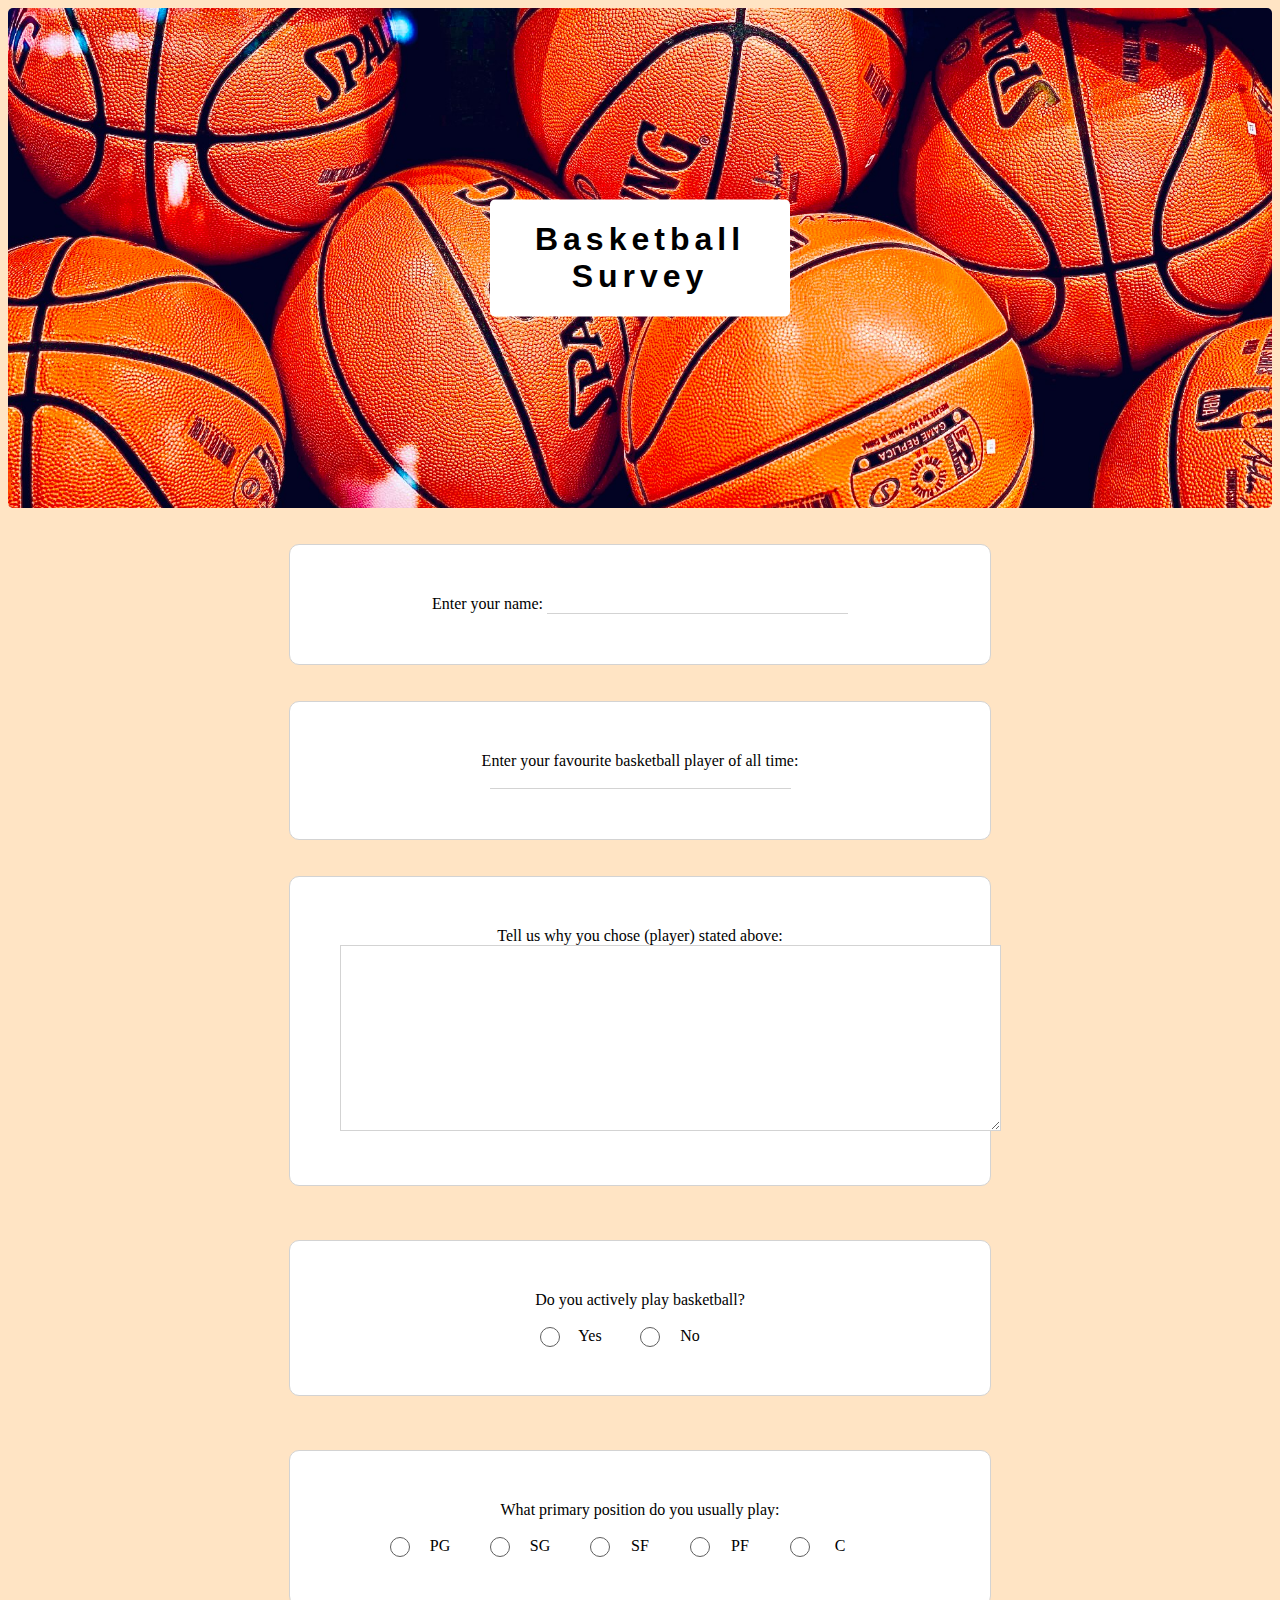
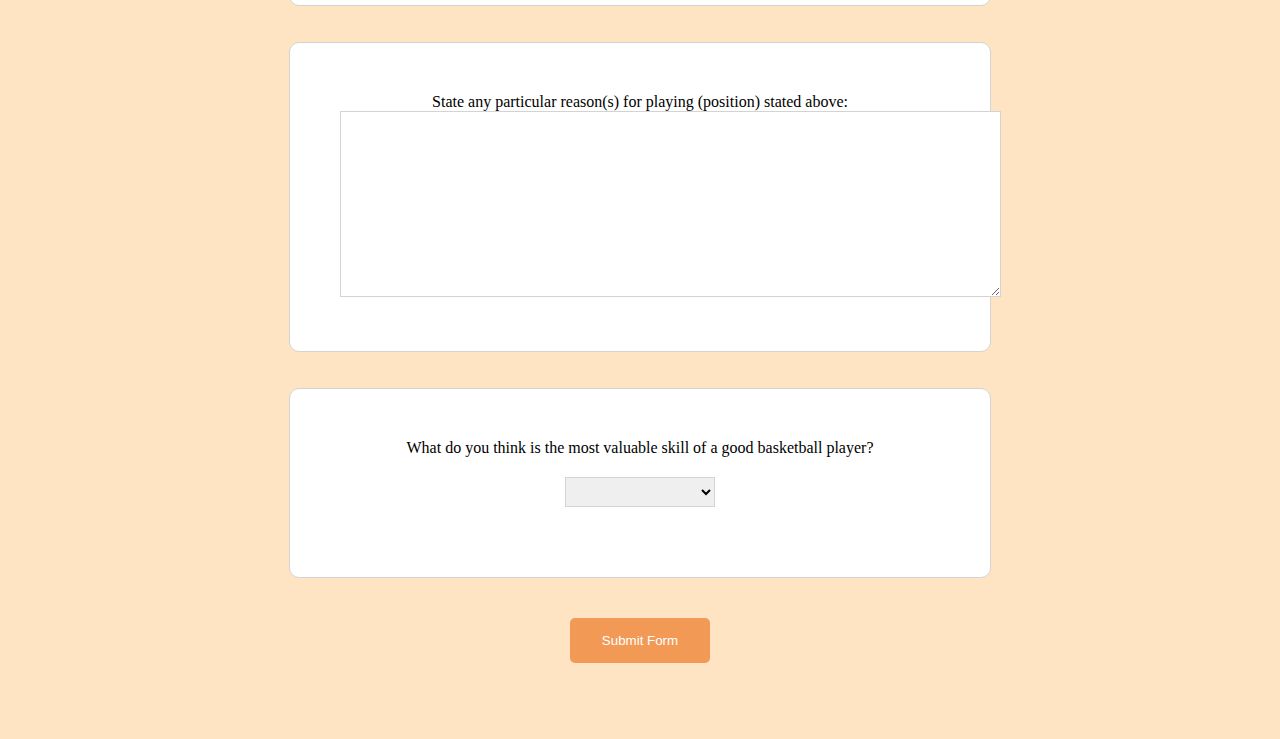
==== index.html @ 35b42a83 "moved out of folder" ====
<!DOCTYPE html>
<html>
<head>
    <meta charset="utf-8">
    <meta name="description" content="A simple basketball survey">
    <meta name="author" content="JunChao">
    <meta name="viewport" content="width=device-width, initial-scale=1.0">
    <script src="Jquery.js"></script>
    <script src="events.js"></script>
    <link rel="stylesheet" href="main.css">
    <title>Basketball Survery</title>
    <!--Parallax experience -->
    
    
  
</head>
<body style="background-color: bisque; height: 100vh;">
    <div class="parallax1";>
        <div class="caption1">
            <div class="inside-caption1">
                <h1>Basketball<br>Survey</h1>
            </div>
        </div>
    </div>
    <br>
    <form id="myForm" action="After.html">
        <div align="center">
            <br>
            <div class="container" id="name-container">
                Enter your name:
                <input type="text" id="name" size=35 maxlength=100, value="" class="textanswer">
                <div id="wrong1" class="wrong" style="top: 10px; left: 28px;">This is a required question</div>  
            </div>
            <br>
            <br>
            <div class="container" id="player-container">
                Enter your favourite basketball player of all time:
                <input type="text" id="player" size=35 maxlength=100, value="" class="textanswer">
                <div id="wrong2" class="wrong" style="top: 10px; left: 130px;">This is a required question</div>  
                
            </div>
            <br><br>
            <div class="container" id="why-container">
                Tell us why you chose (player) stated above:
                <br>
                <textarea id="comments" cols=80 rows=12 class="commenting"></textarea>  
                <div id="wrong3" class="wrong" style="left: 13px; top: 10px;">This is a required question</div>  
            </div>
            <br><br><br>
            <div class="container" id="radio1-container">
                Do you actively play basketball?
                <br><br>
                <div style="display: flex; align-items: center; justify-content: center">
                    <!--label tag so that when click on word Yes will also toggle button check-->
                    <label onClick="check('radio1.1')" class="radiocontainer" id="radio1">Yes
                        <input onClick="checkboxClicked()" type="radio" name="exe" id="radio1.1" value=1>
                        <span class="checkmark"></span>
                    </label>
                    <label onClick="check('radio1.2')" class="radiocontainer" id="radio1">No
                        <input onClick="checkboxClicked()" type="radio" name="exe" id="radio1.2" value=2>
                        <span class="checkmark"></span>
                    </label>
                </div>
                <div id="wrong4" class="wrong">This is a required question</div>  
            </div>    
            
                <br><br><br>
                <div class="container" id="radio2-container">  
                    What primary position do you usually play:
                    <br><br>
                    <div style="display: flex; align-items: center; justify-content: center">
                        <br>
                        <label onClick="check('radio2.1')" class="radiocontainer" id="radio2">
                            <input onClick="checkboxClicked()" type="radio" name="exe1" id="radio2.1" value=1>PG
                            <span class="checkmark"></span>
                        </label>
                        <label onClick="check('radio2.2')" class="radiocontainer" id="radio2">
                            <input onClick="checkboxClicked()" type="radio" name="exe1" id="radio2.2" value=2>SG
                            <span class="checkmark"></span>
                        </label>
                        <label onClick="check('radio2.3')" class="radiocontainer" id="radio2">
                            <input onClick="checkboxClicked()" type="radio" name="exe1" id="radio2.3" value=3>SF
                            <span class="checkmark"></span>
                        </label>
                        <label onClick="check('radio2.4')"class="radiocontainer" id="radio2">
                            <input onClick="checkboxClicked()" type="radio" name="exe1" id="radio2.4" value=4>PF
                            <span class="checkmark"></span>
                        </label>
                        <label onClick="check('radio2.5')"class="radiocontainer" id="radio2">
                            <input onClick="checkboxClicked()" type="radio" name="exe1" id="radio2.5" value=5>C
                            <span class="checkmark"></span>
                        </label>
                    </div>
                    <div id="wrong5" class="wrong">This is a required question</div>  
            </div>
            <br><br>
            <div class="container" id="reason-container">
                State any particular reason(s) for playing (position) stated above: 
                <br>
                <textarea id="answer" cols=80 rows=12 class="commenting"></textarea>
                <div id="wrong6" class="wrong" style="left: 13px; top: 10px;"">This is a required question</div>  
            </div>   
            <br><br>
            <div class="container" id="skill-container">
                What do you think is the most valuable skill of a good basketball player?
                
                <select name="PrefSkill" id="skills" class="selectoption" style="font-family: 'Times New Roman', Times, serif;">
                    <!--Remember put fale for empty select value-->
                    <option value=0 id="option0"></option>
                    <option value=1> Passing</option>
                    <option value=2> Dribbling</option>
                    <option value=3> Shooting</option>
                    <option value=4> Blocking</option>
                    <option value=5> Stealing</option>
                    <option value=6> Rebounding</option>
                    <option value=7> Layups/Dunks</option>
                </select>
                <div id="wrong7" class="wrong">This is a required question</div>  
            </div>   
            <br><br>
            <!-- <button type="submit" value="Submit" name="sub" id="sub" class="buttonstyle">Submit Form</button> -->
        </div>
    </form>
    <div align="center">
        <button name="sub" id="sub" class="buttonstyle">Submit Form</button>
    </div>
    <br><br><br><br>
</body>
</html>
---- main.css ----
.parallax1 {
    
    position: relative;
    /* Top Margin, right margin, bottom margin, left margin */
    margin: 0;

    /* Set a specific height */
    min-height: 500px; 
    border-radius: 5px;
    
    /* The image used */
    background-image: url("IMG_7966.jpg"); 
    /* Create the parallax scrolling effect */
    background-attachment: fixed;   
    background-position: center;
    background-repeat: no-repeat;
    background-size: cover;
    }
.caption1 {
        display: inline-flex;
        /* Pefectly align in the middle */
        position: absolute;
        top: 50%;
        left: 50%;
        transform: translate(-50%, -50%);
        background-color: white;
        border-radius: 5px;
        width: 300px;
        text-align: center;
        color: #000;}

    .inside-caption1{
            text-align: center;
            margin: auto;
            font-family: 'Roboto', sans-serif;
            letter-spacing: 5px;}
    .inside-caption1 a{
            text-decoration: none;
    }


.wrong{
    padding: 0;
    position: relative; 
    color: red;
    font-size: 13px;
    max-width: 300px;
    display: none;
    
}
.wrong::before{
    left: 55px;
    top: -2px;
    position: absolute;
    content: "!";
    border-radius: 50%;
    border: 2px solid red;
    width: 15px;
    height: 15px;
    line-height: 15px;
    text-align: center;
    color: red;
    font-weight: bold;
}



.container{
    background-color: white;
    padding: 50px;
    width: 600px;
    border-style:solid;
    border-color:lightgray;
    border-radius:10px;
    border-width:thin;
    
}



.buttonstyle{
    background-color: #F19955;
    border: none;
    color: white;
    padding: 15px 32px;
    text-align: center;
    display: inline-block;
    margin: 4px 2px;
    cursor: pointer;
    border-radius: 5px;
}

.textanswer{
    outline:0;
    border-width: 0 0 1px;
    border-color: lightgray;
    font-family:Arial, Helvetica, sans-serif;
}
.textanswer:focus{
    border-color: #F19955;
}

.selectoption{
    outline:0;
    border-width: 1px;
    border-color: lightgray;
    font-family:Arial, Helvetica, sans-serif;
    width: 150px;
    height: 30px;
    margin: 20px;
    padding: auto;
}
.selectoption:focus{
    border-color: #F19955;
}

.commenting{
    outline: 1px;
    border-color: lightgray;
    font-family:Arial, Helvetica, sans-serif;
}
.commenting:focus{
    border-color: #F19955;
    border-width: 2px;
    transition: border-width 0.1s ease;
}

.radiocontainer {
    display: block;
    position: relative;
    width: 100px;
    cursor: pointer;
    font-size: 16px;
    -webkit-user-select: none;
    -moz-user-select: none;
    -ms-user-select: none;
    user-select: none;
    }

/* Hide the browser's default radio button */
.radiocontainer input {
    position: absolute;
    opacity: 0;
    cursor: pointer;
    }   
/* Create a custom radio button */
.checkmark {
    position: absolute;
    top: 0;
    left: 0;
    height: 18px;
    width: 18px;
    border-style: solid;
    border-width: thin;
    border-color: rgb(95, 95, 95);
    background-color: rgb(255, 255, 255);
    border-radius: 50%;
    }
/* When the radio button is checked, add a blue background */
.radiocontainer input:checked ~ .checkmark {
    background-color: #f8964c;
    }

/* Create the indicator (the dot/circle - hidden when not checked) */
.checkmark:after {
    content: "";
    position: absolute;
    display: none; 
    }

/* Show the indicator (dot/circle) when checked */
.radiocontainer input:checked ~ .checkmark:after {
    display: block;
    }

/* Style the indicator (dot/circle) */
.radiocontainer .checkmark:after {
    left: 4px;
    top: 3px;
    width: 10px;
    height: 10px;
    border-radius: 50%;
    background: #ffecde;
}
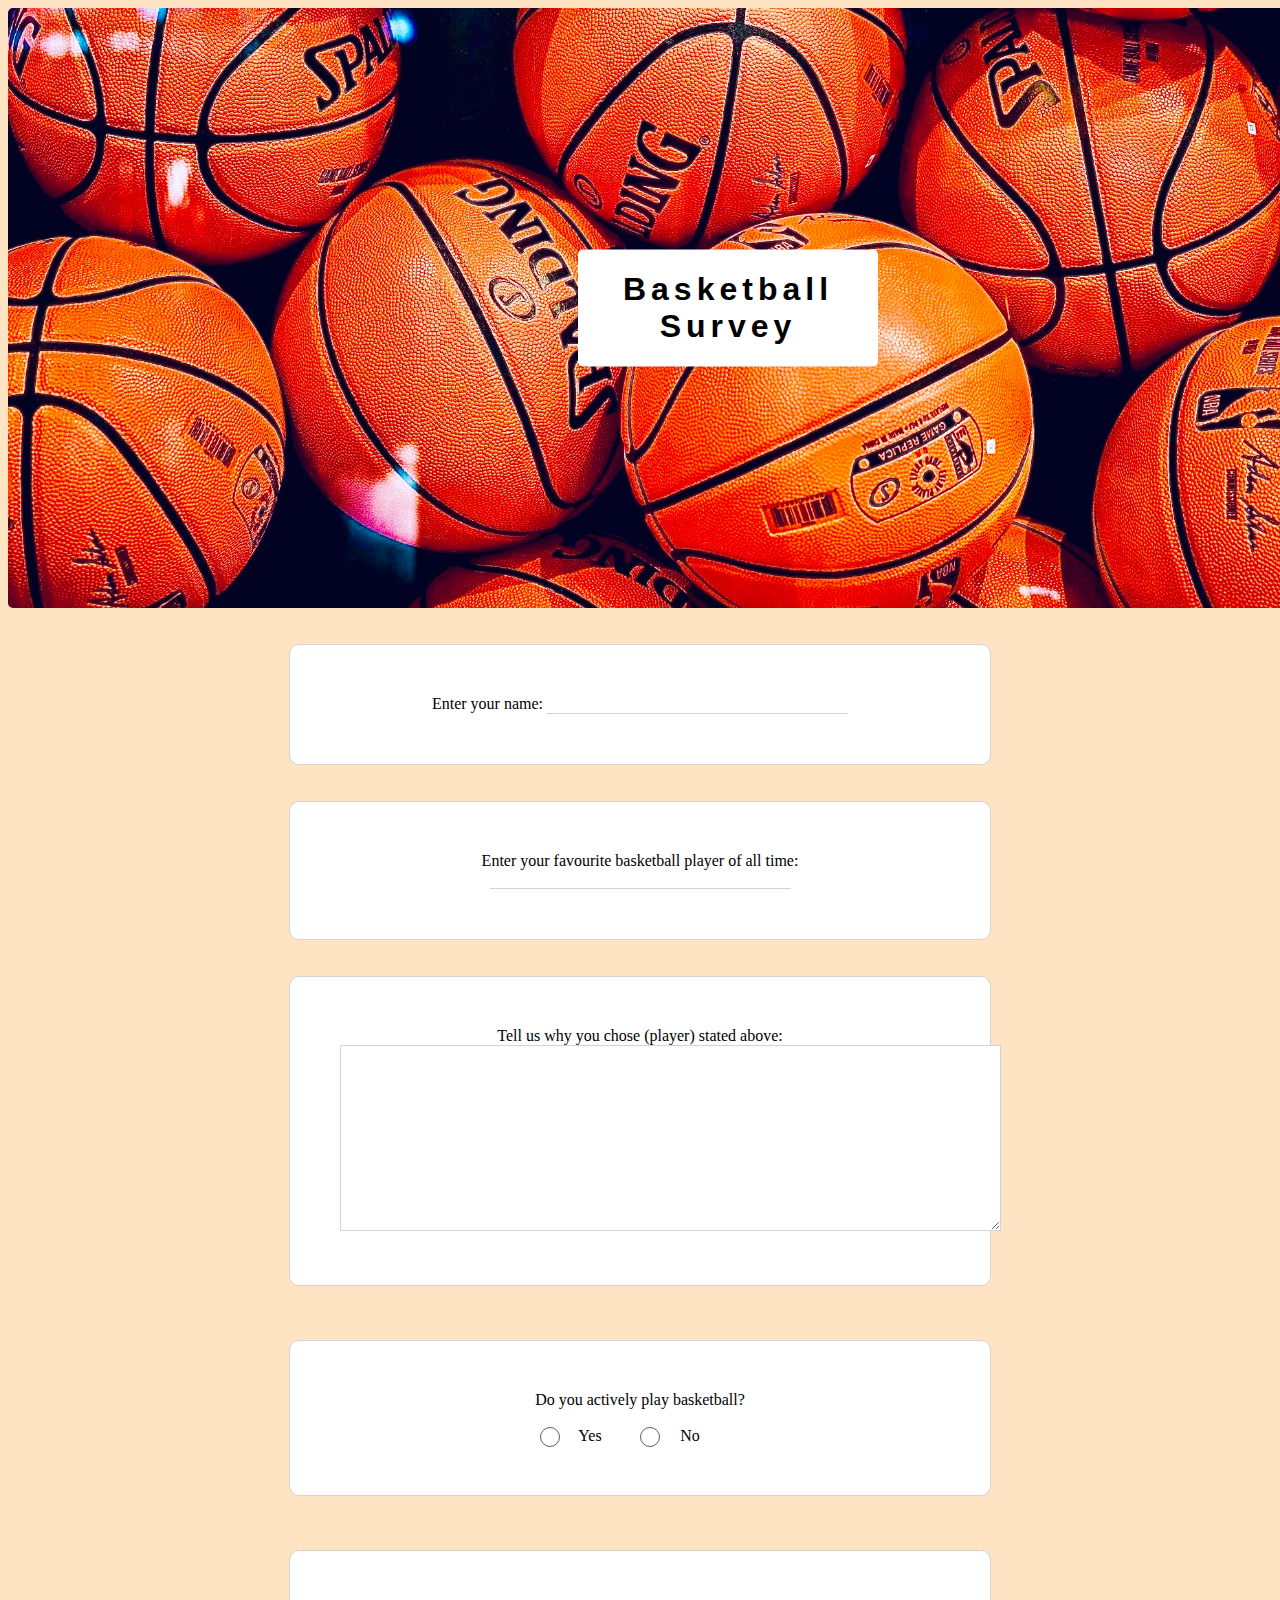
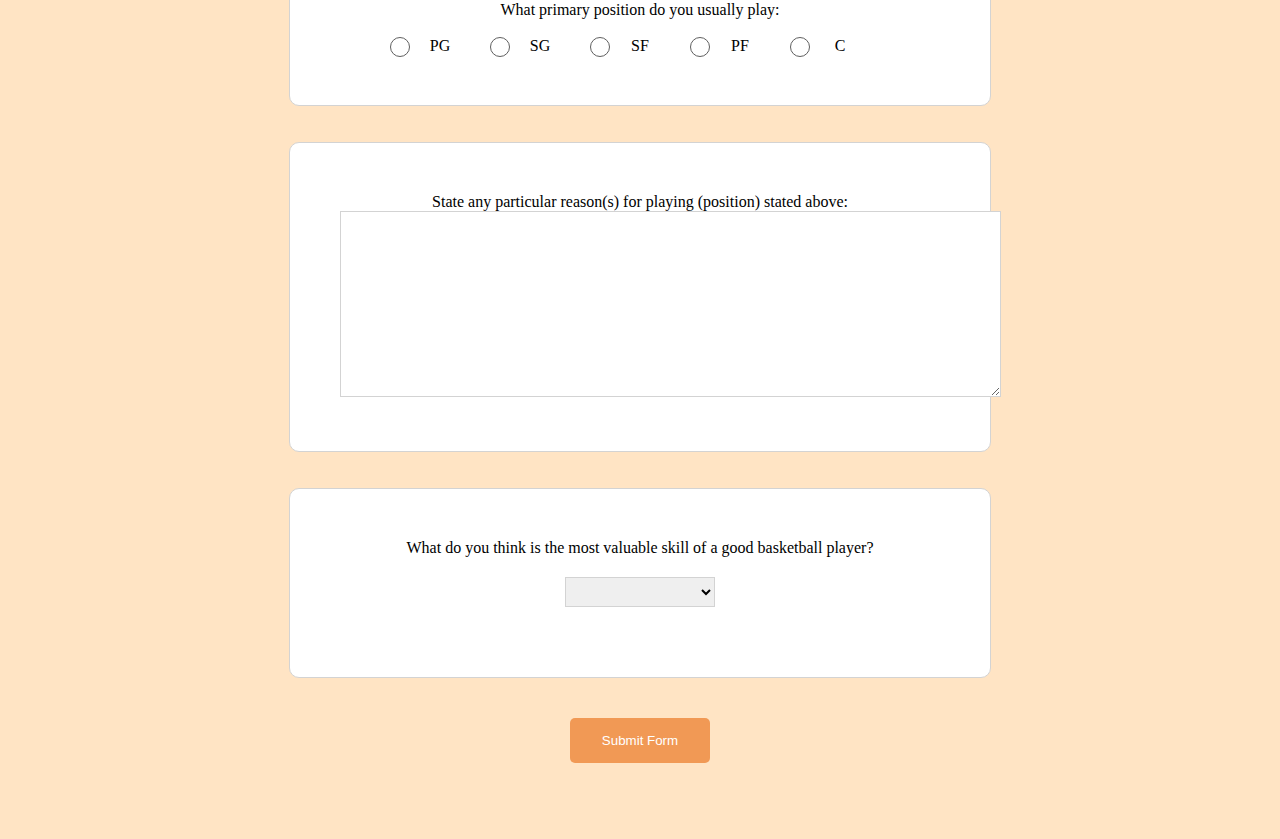
==== commit 152aa332: "change" ====
--- a/index.html
+++ b/index.html
@@ -5,9 +5,9 @@
     <meta name="description" content="A simple basketball survey">
     <meta name="author" content="JunChao">
     <meta name="viewport" content="width=device-width, initial-scale=1.0">
-    <script src="Jquery.js"></script>
-    <script src="events.js"></script>
-    <link rel="stylesheet" href="main.css">
+    <script src="assets/js/Jquery.js"></script>
+    <script src="assets/js/events.js"></script>
+    <link rel="stylesheet" href="assets/css/main.css">
     <title>Basketball Survery</title>
     <!--Parallax experience -->
     
@@ -126,4 +126,4 @@
     </div>
     <br><br><br><br>
 </body>
-</html> 
+</html> --- a/assets/css/main.css
+++ b/assets/css/main.css
@@ -0,0 +1,185 @@
+.parallax1 {
+    
+    position: relative;
+    /* Top Margin, right margin, bottom margin, left margin */
+    margin: 0;
+
+    /* Set a specific height */
+    min-height: 600px; 
+    border-radius: 5px;
+    min-width: 1440px;
+    /* The image used */
+    background-image: url("IMG_7966.jpg"); 
+    /* Create the parallax scrolling effect */
+    background-attachment: fixed;   
+    background-position: center;
+    background-repeat: no-repeat;
+    background-size: cover;
+    }
+.caption1 {
+        display: inline-flex;
+        /* Pefectly align in the middle */
+        position: absolute;
+        top: 50%;
+        left: 50%;
+        transform: translate(-50%, -50%);
+        background-color: white;
+        border-radius: 5px;
+        width: 300px;
+        text-align: center;
+        color: #000;}
+
+    .inside-caption1{
+            text-align: center;
+            margin: auto;
+            font-family: 'Roboto', sans-serif;
+            letter-spacing: 5px;}
+    .inside-caption1 a{
+            text-decoration: none;
+    }
+
+
+.wrong{
+    padding: 0;
+    position: relative; 
+    color: red;
+    font-size: 13px;
+    max-width: 300px;
+    display: none;
+    
+}
+.wrong::before{
+    left: 55px;
+    top: -2px;
+    position: absolute;
+    content: "!";
+    border-radius: 50%;
+    border: 2px solid red;
+    width: 15px;
+    height: 15px;
+    line-height: 15px;
+    text-align: center;
+    color: red;
+    font-weight: bold;
+}
+
+
+
+.container{
+    background-color: white;
+    padding: 50px;
+    width: 600px;
+    border-style:solid;
+    border-color:lightgray;
+    border-radius:10px;
+    border-width:thin;
+    
+}
+
+
+
+.buttonstyle{
+    background-color: #F19955;
+    border: none;
+    color: white;
+    padding: 15px 32px;
+    text-align: center;
+    display: inline-block;
+    margin: 4px 2px;
+    cursor: pointer;
+    border-radius: 5px;
+}
+
+.textanswer{
+    outline:0;
+    border-width: 0 0 1px;
+    border-color: lightgray;
+    font-family:Arial, Helvetica, sans-serif;
+}
+.textanswer:focus{
+    border-color: #F19955;
+}
+
+.selectoption{
+    outline:0;
+    border-width: 1px;
+    border-color: lightgray;
+    font-family:Arial, Helvetica, sans-serif;
+    width: 150px;
+    height: 30px;
+    margin: 20px;
+    padding: auto;
+}
+.selectoption:focus{
+    border-color: #F19955;
+}
+
+.commenting{
+    outline: 1px;
+    border-color: lightgray;
+    font-family:Arial, Helvetica, sans-serif;
+}
+.commenting:focus{
+    border-color: #F19955;
+    border-width: 2px;
+    transition: border-width 0.1s ease;
+}
+
+.radiocontainer {
+    display: block;
+    position: relative;
+    width: 100px;
+    cursor: pointer;
+    font-size: 16px;
+    -webkit-user-select: none;
+    -moz-user-select: none;
+    -ms-user-select: none;
+    user-select: none;
+    }
+
+/* Hide the browser's default radio button */
+.radiocontainer input {
+    position: absolute;
+    opacity: 0;
+    cursor: pointer;
+    }   
+/* Create a custom radio button */
+.checkmark {
+    position: absolute;
+    top: 0;
+    left: 0;
+    height: 18px;
+    width: 18px;
+    border-style: solid;
+    border-width: thin;
+    border-color: rgb(95, 95, 95);
+    background-color: rgb(255, 255, 255);
+    border-radius: 50%;
+    }
+/* When the radio button is checked, add a blue background */
+.radiocontainer input:checked ~ .checkmark {
+    background-color: #f8964c;
+    }
+
+/* Create the indicator (the dot/circle - hidden when not checked) */
+.checkmark:after {
+    content: "";
+    position: absolute;
+    display: none; 
+    }
+
+/* Show the indicator (dot/circle) when checked */
+.radiocontainer input:checked ~ .checkmark:after {
+    display: block;
+    }
+
+/* Style the indicator (dot/circle) */
+.radiocontainer .checkmark:after {
+    left: 4px;
+    top: 3px;
+    width: 10px;
+    height: 10px;
+    border-radius: 50%;
+    background: #ffecde;
+}
+
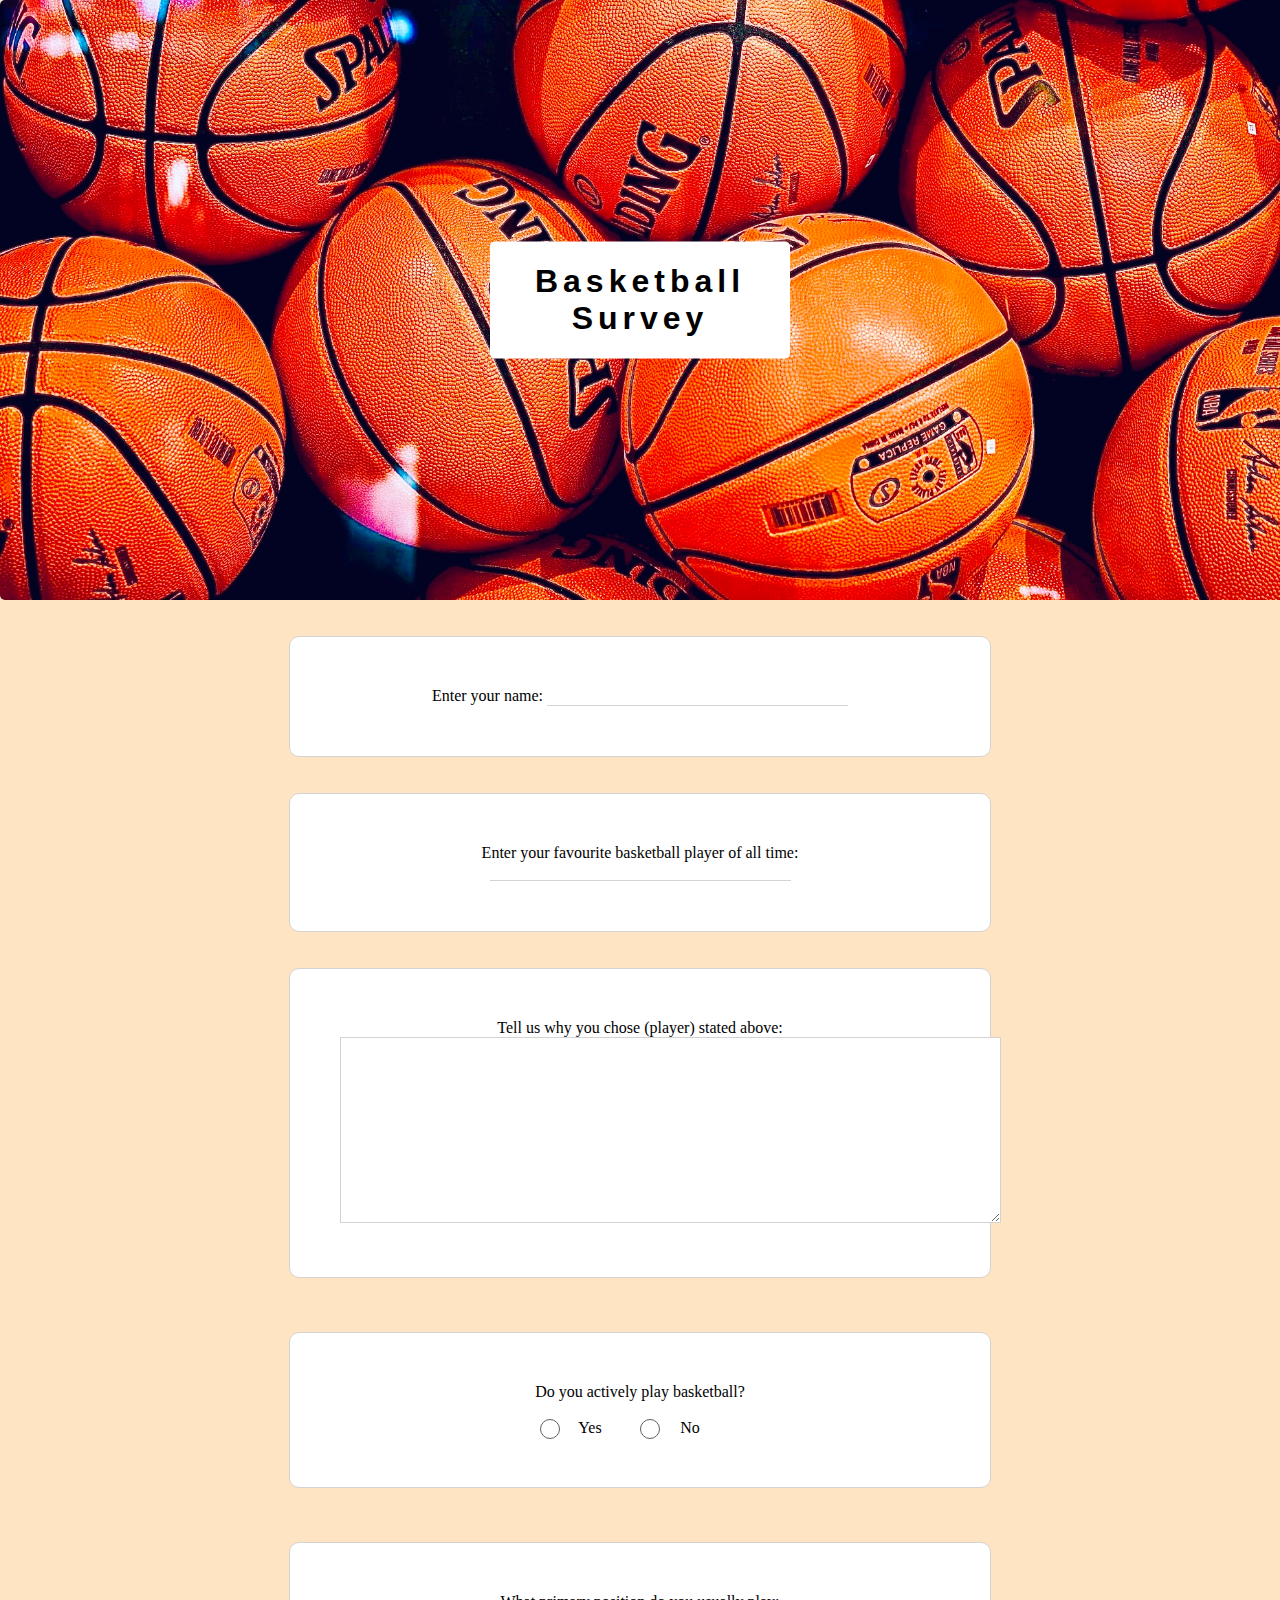
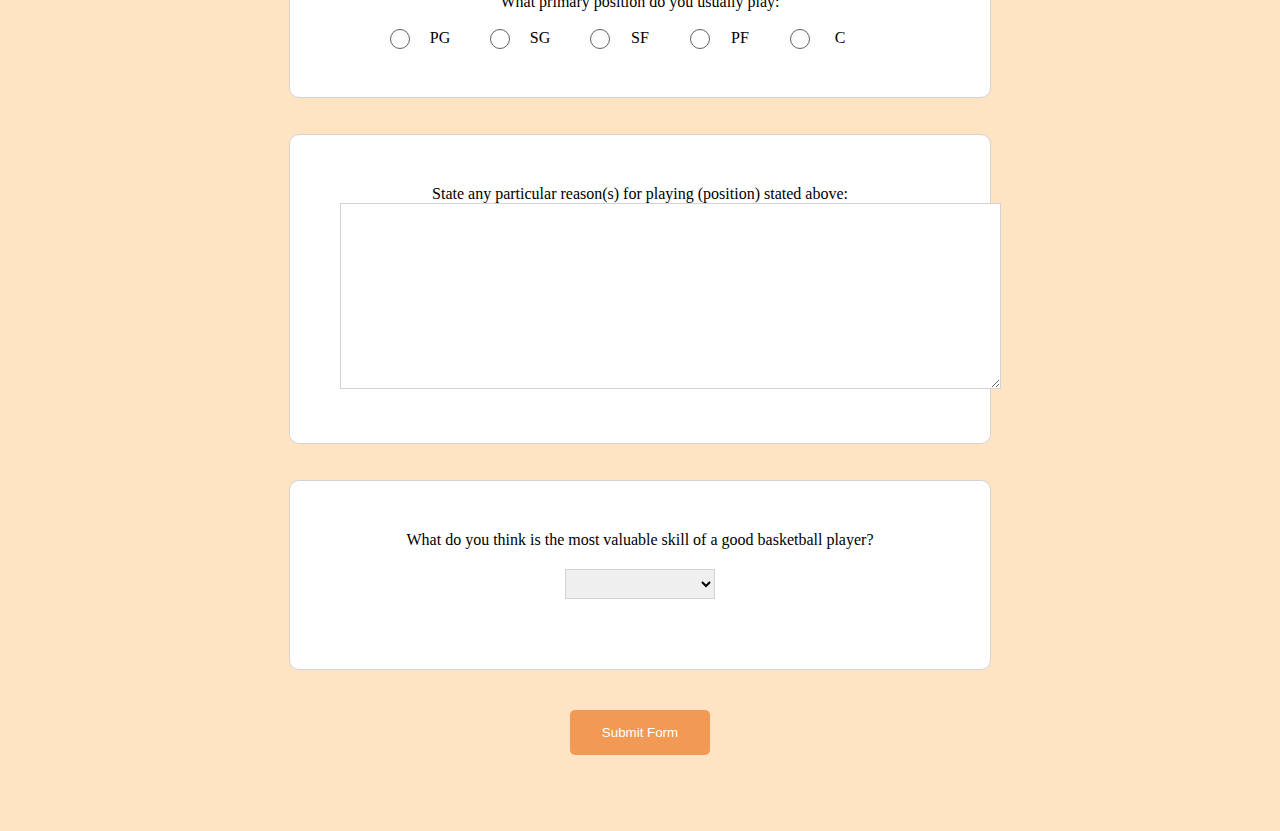
==== commit 27ecf5f0: "fixed bug where radio button values considered hence count increment happens even when radio button " ====
--- a/index.html
+++ b/index.html
@@ -52,6 +52,7 @@
                 <br><br>
                 <div style="display: flex; align-items: center; justify-content: center">
                     <!--label tag so that when click on word Yes will also toggle button check-->
+                    <!-- <input type="hidden" name="exe" value=""> -->
                     <label onClick="check('radio1.1')" class="radiocontainer" id="radio1">Yes
                         <input onClick="checkboxClicked()" type="radio" name="exe" id="radio1.1" value=1>
                         <span class="checkmark"></span>
@@ -97,7 +98,7 @@
             <div class="container" id="reason-container">
                 State any particular reason(s) for playing (position) stated above: 
                 <br>
-                <textarea id="answer" cols=80 rows=12 class="commenting"></textarea>
+                <textarea id="answer" cols=80 rows=12 class="commenting" value=""></textarea>
                 <div id="wrong6" class="wrong" style="left: 13px; top: 10px;"">This is a required question</div>  
             </div>   
             <br><br>
@@ -106,7 +107,7 @@
                 
                 <select name="PrefSkill" id="skills" class="selectoption" style="font-family: 'Times New Roman', Times, serif;">
                     <!--Remember put fale for empty select value-->
-                    <option value=0 id="option0"></option>
+                    <option value="" id="option0"></option>
                     <option value=1> Passing</option>
                     <option value=2> Dribbling</option>
                     <option value=3> Shooting</option>
--- a/assets/css/main.css
+++ b/assets/css/main.css
@@ -1,5 +1,10 @@
+body {
+    margin: 0;
+}
+
+
+
 .parallax1 {
-    
     position: relative;
     /* Top Margin, right margin, bottom margin, left margin */
     margin: 0;
@@ -17,11 +22,11 @@
     background-size: cover;
     }
 .caption1 {
-        display: inline-flex;
+        display: flex;
         /* Pefectly align in the middle */
         position: absolute;
         top: 50%;
-        left: 50%;
+        left: 50vw;
         transform: translate(-50%, -50%);
         background-color: white;
         border-radius: 5px;
